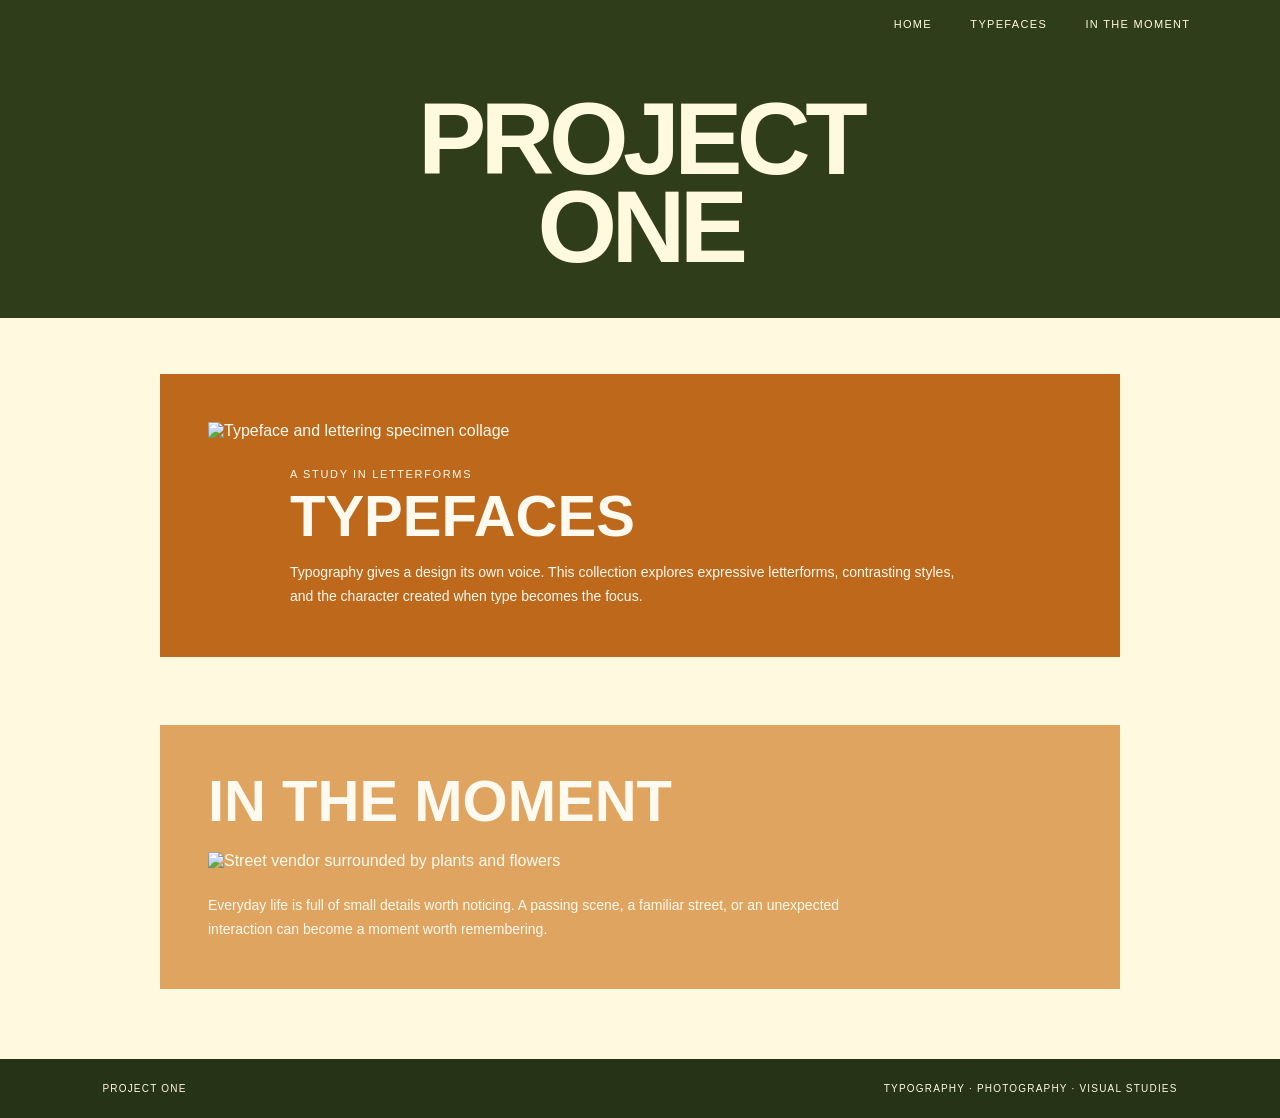
==== index.html @ 3e0eb051 "nb v" ====
<!DOCTYPE html>
<html lang="en">
<head>
  <meta charset="UTF-8">
  <meta name="viewport" content="width=device-width, initial-scale=1.0">
  <title>Project One — Visual Portfolio</title>
  <link rel="stylesheet" href="styles.css">
</head>
<body>
  <header class="site-header">
    <nav class="navigation" aria-label="Main navigation">
      <a href="#home">Home</a>
      <a href="#typefaces">Typefaces</a>
      <a href="#moment">In the Moment</a>
    </nav>
  </header>

  <main>
    <section class="hero" id="home">
      <h1>Project<br>One</h1>
    </section>

    <section class="content-section typefaces" id="typefaces">
      <div class="feature-card type-card">
        <img src="images/0c33b185b46b8b96ed05cfa00ac0e23a945658a0.jpg"
             alt="Typeface and lettering specimen collage">
        <div class="type-copy">
          <p class="eyebrow">A study in letterforms</p>
          <h2>Typefaces</h2>
          <p class="description">
            Typography gives a design its own voice. This collection explores
            expressive letterforms, contrasting styles, and the character
            created when type becomes the focus.
          </p>
        </div>
      </div>
    </section>

    <section class="content-section moment" id="moment">
      <div class="feature-card moment-card">
        <h2>In the Moment</h2>
        <img src="images/854dde9ce2b3172141c2f3b4efe216a549a85454.png"
             alt="Street vendor surrounded by plants and flowers">
        <p class="description">
          Everyday life is full of small details worth noticing. A passing
          scene, a familiar street, or an unexpected interaction can become
          a moment worth remembering.
        </p>
      </div>
    </section>
  </main>

  <footer class="site-footer">
    <span>Project One</span>
    <span>Typography · Photography · Visual Studies</span>
  </footer>
</body>
</html>
---- styles.css ----
/* Project One — recreated from the supplied Figma file */

:root {
  --olive: #303d1b;
  --olive-dark: #263316;
  --cream: #fff9df;
  --orange: #bd681b;
  --moment-orange: #dfa45f;
  --white: #fffaf0;
  --ink: #20251a;
}

* {
  box-sizing: border-box;
}

html {
  scroll-behavior: smooth;
}

body {
  margin: 0;
  background: var(--cream);
  color: var(--ink);
  font-family: Arial, Helvetica, sans-serif;
}

/* Top navigation */
.site-header {
  min-height: 48px;
  padding: 0 7%;
  display: flex;
  align-items: center;
  justify-content: flex-end;
  background: var(--olive);
}

.navigation {
  display: flex;
  align-items: center;
  gap: clamp(18px, 3vw, 48px);
}

.navigation a {
  color: var(--cream);
  text-decoration: none;
  text-transform: uppercase;
  font-size: 11px;
  letter-spacing: 0.12em;
}

.navigation a:hover {
  opacity: 0.7;
}

/* Large green title area */
.hero {
  min-height: 270px;
  padding: 42px 20px;
  display: flex;
  align-items: center;
  justify-content: center;
  text-align: center;
  background: var(--olive);
  color: var(--cream);
}

.hero h1 {
  margin: 0;
  font-size: clamp(54px, 8vw, 108px);
  line-height: 0.86;
  letter-spacing: -0.055em;
  font-weight: 800;
  text-transform: uppercase;
}

/* Shared section layout */
.content-section {
  padding: 56px 8%;
}

.feature-card {
  width: min(100%, 960px);
  margin: 0 auto;
  overflow: hidden;
}

/* Typefaces block */
.typefaces {
  background: var(--cream);
}

.type-card {
  background: var(--orange);
  color: var(--white);
  padding: clamp(20px, 4vw, 48px);
}

.type-card img {
  display: block;
  width: 100%;
  max-height: 440px;
  object-fit: contain;
  margin: 0 auto 28px;
}

.type-copy {
  max-width: 700px;
  margin: 0 auto;
}

.eyebrow {
  margin: 0 0 8px;
  text-transform: uppercase;
  letter-spacing: 0.15em;
  font-size: 11px;
}

h2 {
  margin: 0 0 18px;
  font-size: clamp(32px, 5vw, 58px);
  line-height: 0.95;
  text-transform: uppercase;
  font-weight: 800;
}

.description {
  max-width: 680px;
  margin: 0;
  font-size: 14px;
  line-height: 1.7;
}

/* In the Moment block */
.moment {
  background: var(--cream);
  padding-top: 12px;
  padding-bottom: 70px;
}

.moment-card {
  padding: clamp(20px, 4vw, 48px);
  background: var(--moment-orange);
  color: var(--white);
}

.moment-card h2 {
  margin-bottom: 24px;
}

.moment-card img {
  display: block;
  width: 100%;
  height: auto;
  max-height: 560px;
  object-fit: cover;
}

.moment-card .description {
  margin-top: 24px;
}

/* Footer */
.site-footer {
  display: flex;
  justify-content: space-between;
  gap: 20px;
  padding: 24px 8%;
  background: var(--olive-dark);
  color: var(--cream);
  font-size: 10px;
  letter-spacing: 0.12em;
  text-transform: uppercase;
}

/* Responsive layout */
@media (max-width: 600px) {
  .site-header {
    min-height: 44px;
    padding: 0 14px;
    justify-content: center;
  }

  .navigation {
    width: 100%;
    justify-content: space-between;
    gap: 10px;
  }

  .navigation a {
    font-size: 9px;
    letter-spacing: 0.07em;
  }

  .hero {
    min-height: 230px;
  }

  .content-section {
    padding: 34px 7%;
  }

  .moment {
    padding-top: 8px;
  }

  .site-footer {
    flex-direction: column;
    text-align: center;
    align-items: center;
  }
}
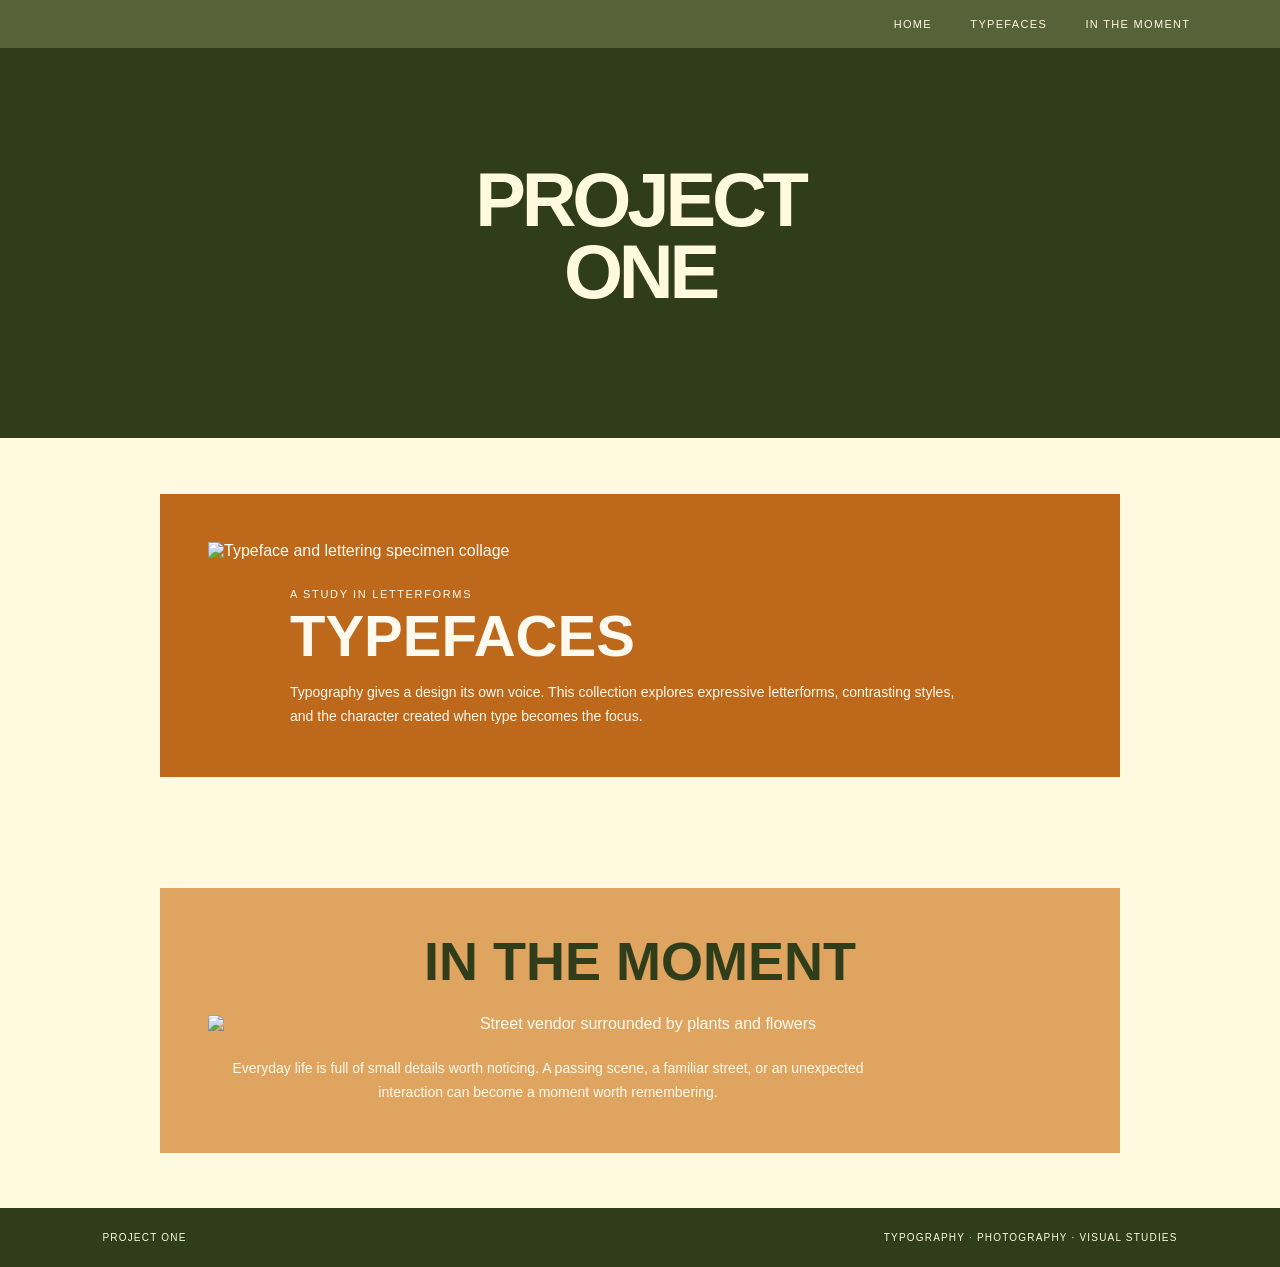
==== commit 3f8bd3f6: "efrfe" ====
--- a/index.html
+++ b/index.html
@@ -10,8 +10,8 @@
 <body>
   <header class="site-header">
     <nav class="navigation" aria-label="Main navigation">
-      <a href="#home">Home</a>
-      <a href="#typefaces">Typefaces</a>
+      <a href="index.html">Home</a>
+      <a href="typefaces.html">Typefaces</a>
       <a href="#moment">In the Moment</a>
     </nav>
   </header>
--- a/styles.css
+++ b/styles.css
@@ -211,3 +211,283 @@
     align-items: center;
   }
 }
+/* Typefaces — recreated from the supplied Figma design */
+
+:root {
+  --olive: #586238;
+  --deep-olive: #303d1b;
+  --cream: #fff9df;
+  --orange: #bd681b;
+  --light-orange: #dfa45f;
+  --pale-orange: #e9b36e;
+  --white: #fffaf0;
+  --ink: #29291f;
+}
+
+* {
+  box-sizing: border-box;
+}
+
+html {
+  scroll-behavior: smooth;
+}
+
+body {
+  margin: 0;
+  background: var(--cream);
+  color: var(--ink);
+  font-family: Arial, Helvetica, sans-serif;
+}
+
+.site-header {
+  min-height: 48px;
+  padding: 0 7%;
+  display: flex;
+  align-items: center;
+  justify-content: flex-end;
+  background: var(--olive);
+}
+
+.navigation {
+  display: flex;
+  align-items: center;
+  gap: clamp(18px, 3vw, 48px);
+}
+
+.navigation a {
+  color: var(--cream);
+  text-decoration: none;
+  text-transform: uppercase;
+  font-size: 11px;
+  letter-spacing: .12em;
+}
+
+.navigation a:hover {
+  opacity: .7;
+}
+
+.hero {
+  min-height: 390px;
+  padding: 34px 7% 48px;
+  display: flex;
+  flex-direction: column;
+  align-items: center;
+  justify-content: center;
+  gap: 24px;
+  background: var(--deep-olive);
+  color: var(--cream);
+}
+
+.hero h1 {
+  margin: 0;
+  font-size: clamp(42px, 6vw, 76px);
+  line-height: .95;
+  font-weight: 800;
+  text-align: center;
+  text-transform: uppercase;
+}
+
+.hero img {
+  display: block;
+  width: min(100%, 760px);
+  max-height: 170px;
+  object-fit: contain;
+  background: var(--white);
+}
+
+.intro {
+  width: min(100% - 48px, 960px);
+  margin: 44px auto 32px;
+  padding: 26px 34px;
+  background: var(--olive);
+  color: var(--cream);
+  text-align: center;
+}
+
+.intro p {
+  max-width: 760px;
+  margin: 0 auto;
+  font-size: 14px;
+  line-height: 1.65;
+}
+
+.typeface-list {
+  width: min(100% - 48px, 960px);
+  margin: 0 auto;
+  padding-bottom: 54px;
+}
+
+.typeface-card {
+  display: grid;
+  grid-template-columns: 150px minmax(180px, 1fr);
+  gap: 22px;
+  align-items: center;
+  padding: 28px;
+  background: var(--orange);
+  color: var(--white);
+}
+
+.sample {
+  min-height: 110px;
+  display: grid;
+  place-items: center;
+  background: #d9954c;
+  color: var(--white);
+}
+
+.sample span {
+  font-family: Georgia, "Times New Roman", serif;
+  font-size: 54px;
+}
+
+.sample.mogra span {
+  font-family: cursive;
+  font-weight: bold;
+  font-style: italic;
+}
+
+.typeface-info h2 {
+  margin: 0 0 10px;
+  font-family: Georgia, "Times New Roman", serif;
+  font-size: clamp(22px, 3vw, 34px);
+}
+
+.typeface-info p {
+  max-width: 500px;
+  margin: 0;
+  font-size: 13px;
+  line-height: 1.6;
+}
+
+.examples {
+  grid-column: 1 / -1;
+  display: grid;
+  grid-template-columns: repeat(3, 1fr);
+  gap: 18px;
+}
+
+.examples img {
+  display: block;
+  width: 100%;
+  height: 110px;
+  object-fit: cover;
+  background: #111;
+}
+
+.range {
+  height: 42px;
+  margin: 10px 0;
+  display: flex;
+  align-items: center;
+  justify-content: center;
+  background: var(--light-orange);
+}
+
+.range::before {
+  content: "";
+  width: 82%;
+  height: 2px;
+  background: var(--white);
+}
+
+.range span {
+  position: absolute;
+  width: 10px;
+  height: 10px;
+  border-radius: 50%;
+  background: var(--white);
+  box-shadow: 0 0 0 0 var(--white);
+}
+
+.moment {
+  padding: 55px 8%;
+  background: var(--cream);
+  text-align: center;
+}
+
+.moment h2 {
+  margin: 0 0 28px;
+  color: var(--deep-olive);
+  font-size: clamp(32px, 5vw, 54px);
+  text-transform: uppercase;
+}
+
+.moment-gallery {
+  width: min(100%, 960px);
+  margin: 0 auto;
+  display: grid;
+  grid-template-columns: repeat(3, 1fr);
+  gap: 18px;
+}
+
+.moment-gallery img {
+  width: 100%;
+  height: 220px;
+  object-fit: cover;
+}
+
+.site-footer {
+  display: flex;
+  justify-content: space-between;
+  gap: 20px;
+  padding: 24px 8%;
+  background: var(--deep-olive);
+  color: var(--cream);
+  font-size: 10px;
+  letter-spacing: .12em;
+  text-transform: uppercase;
+}
+
+@media (max-width: 650px) {
+  .site-header {
+    justify-content: center;
+    padding: 0 14px;
+  }
+
+  .navigation {
+    width: 100%;
+    justify-content: space-between;
+    gap: 10px;
+  }
+
+  .navigation a {
+    font-size: 9px;
+  }
+
+  .hero {
+    min-height: 300px;
+  }
+
+  .intro,
+  .typeface-list {
+    width: calc(100% - 28px);
+  }
+
+  .typeface-card {
+    grid-template-columns: 1fr;
+    padding: 20px;
+  }
+
+  .examples {
+    grid-template-columns: 1fr;
+  }
+
+  .examples img {
+    height: 150px;
+  }
+
+  .moment-gallery {
+    grid-template-columns: 1fr;
+  }
+
+  .moment-gallery img {
+    height: auto;
+    max-height: 280px;
+  }
+
+  .site-footer {
+    flex-direction: column;
+    align-items: center;
+    text-align: center;
+  }
+}
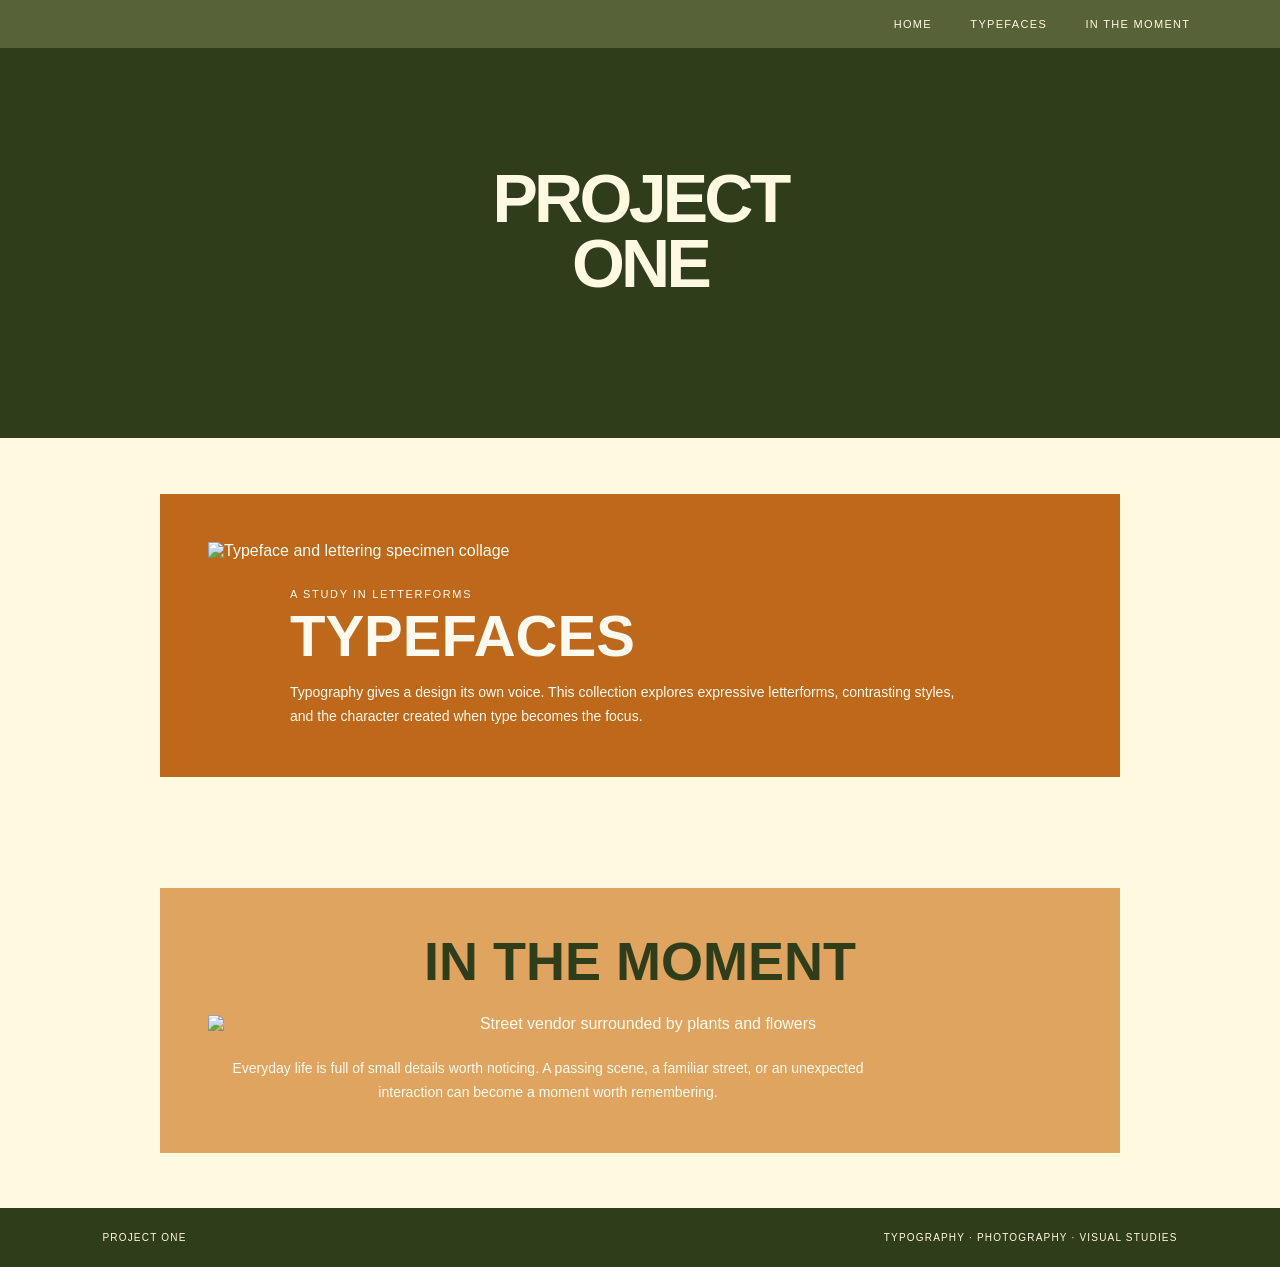
==== commit 8753510c: "yiyg" ====
--- a/index.html
+++ b/index.html
@@ -12,7 +12,7 @@
     <nav class="navigation" aria-label="Main navigation">
       <a href="index.html">Home</a>
       <a href="typefaces.html">Typefaces</a>
-      <a href="#moment">In the Moment</a>
+      <a href="itm.html">In the Moment</a>
     </nav>
   </header>
 
--- a/styles.css
+++ b/styles.css
@@ -490,4 +490,245 @@
     align-items: center;
     text-align: center;
   }
+}
+/* In the Moment — recreated from the supplied Figma design */
+
+:root {
+  --olive: #586238;
+  --deep-olive: #303d1b;
+  --cream: #fff9df;
+  --orange: #bd681b;
+  --light-orange: #dfa45f;
+  --white: #fffaf0;
+  --ink: #29291f;
+}
+
+* {
+  box-sizing: border-box;
+}
+
+html {
+  scroll-behavior: smooth;
+}
+
+body {
+  margin: 0;
+  background: var(--cream);
+  color: var(--ink);
+  font-family: Arial, Helvetica, sans-serif;
+}
+
+.site-header {
+  min-height: 48px;
+  padding: 0 7%;
+  display: flex;
+  align-items: center;
+  justify-content: flex-end;
+  background: var(--olive);
+}
+
+.navigation {
+  display: flex;
+  align-items: center;
+  gap: clamp(18px, 3vw, 48px);
+}
+
+.navigation a {
+  color: var(--cream);
+  text-decoration: none;
+  text-transform: uppercase;
+  font-size: 11px;
+  letter-spacing: .12em;
+}
+
+.navigation a:hover {
+  opacity: .7;
+}
+
+.hero {
+  padding: 22px 7% 28px;
+  background: var(--deep-olive);
+  color: var(--cream);
+  text-align: center;
+}
+
+.hero h1 {
+  margin: 0 0 18px;
+  font-size: clamp(38px, 6vw, 68px);
+  line-height: .95;
+  font-weight: 800;
+  text-transform: uppercase;
+}
+
+.hero img {
+  display: block;
+  width: min(100%, 900px);
+  height: 230px;
+  margin: 0 auto;
+  object-fit: cover;
+}
+
+.intro {
+  width: min(100% - 48px, 900px);
+  margin: 28px auto;
+  padding: 26px 34px;
+  background: var(--orange);
+  color: var(--white);
+}
+
+.intro p {
+  margin: 0;
+  font-family: Georgia, "Times New Roman", serif;
+  font-size: 14px;
+  line-height: 1.55;
+}
+
+.timeline {
+  position: relative;
+  width: min(100% - 48px, 900px);
+  min-height: 100px;
+  margin: 28px auto 36px;
+  padding: 18px 8%;
+  display: flex;
+  justify-content: space-between;
+  align-items: flex-start;
+  background: var(--light-orange);
+  color: var(--white);
+}
+
+.timeline-line {
+  position: absolute;
+  top: 29px;
+  left: 12%;
+  right: 12%;
+  height: 2px;
+  background: var(--white);
+}
+
+.timeline-item {
+  position: relative;
+  z-index: 1;
+  width: 28%;
+  text-align: center;
+}
+
+.dot {
+  display: block;
+  width: 10px;
+  height: 10px;
+  margin: 6px auto 12px;
+  border-radius: 50%;
+  background: var(--white);
+}
+
+.timeline-item p {
+  margin: 0;
+  font-size: 11px;
+  line-height: 1.4;
+}
+
+.comparison {
+  width: min(100% - 48px, 900px);
+  margin: 0 auto 48px;
+  display: grid;
+  grid-template-columns: 1fr 1fr;
+  gap: 34px;
+}
+
+.comparison-column h2 {
+  margin: 0 0 14px;
+  color: var(--deep-olive);
+  font-size: 28px;
+  text-align: center;
+}
+
+.comparison-card {
+  padding: 16px;
+  background: var(--olive);
+  color: var(--cream);
+}
+
+.comparison-card img {
+  display: block;
+  width: 100%;
+  height: 150px;
+  object-fit: cover;
+}
+
+.comparison-card p {
+  min-height: 38px;
+  margin: 10px 0 18px;
+  font-size: 12px;
+  line-height: 1.4;
+  text-align: center;
+}
+
+.comparison-card p:last-child {
+  margin-bottom: 2px;
+}
+
+.site-footer {
+  display: flex;
+  justify-content: space-between;
+  gap: 20px;
+  padding: 24px 8%;
+  background: var(--deep-olive);
+  color: var(--cream);
+  font-size: 10px;
+  letter-spacing: .12em;
+  text-transform: uppercase;
+}
+
+@media (max-width: 600px) {
+  .site-header {
+    justify-content: center;
+    padding: 0 14px;
+  }
+
+  .navigation {
+    width: 100%;
+    justify-content: space-between;
+    gap: 10px;
+  }
+
+  .navigation a {
+    font-size: 9px;
+    letter-spacing: .07em;
+  }
+
+  .hero img {
+    height: 170px;
+  }
+
+  .intro,
+  .timeline,
+  .comparison {
+    width: calc(100% - 28px);
+  }
+
+  .intro {
+    padding: 22px;
+  }
+
+  .comparison {
+    gap: 12px;
+  }
+
+  .comparison-card {
+    padding: 9px;
+  }
+
+  .comparison-card img {
+    height: 110px;
+  }
+
+  .comparison-card p {
+    font-size: 10px;
+  }
+
+  .site-footer {
+    flex-direction: column;
+    align-items: center;
+    text-align: center;
+  }
 }
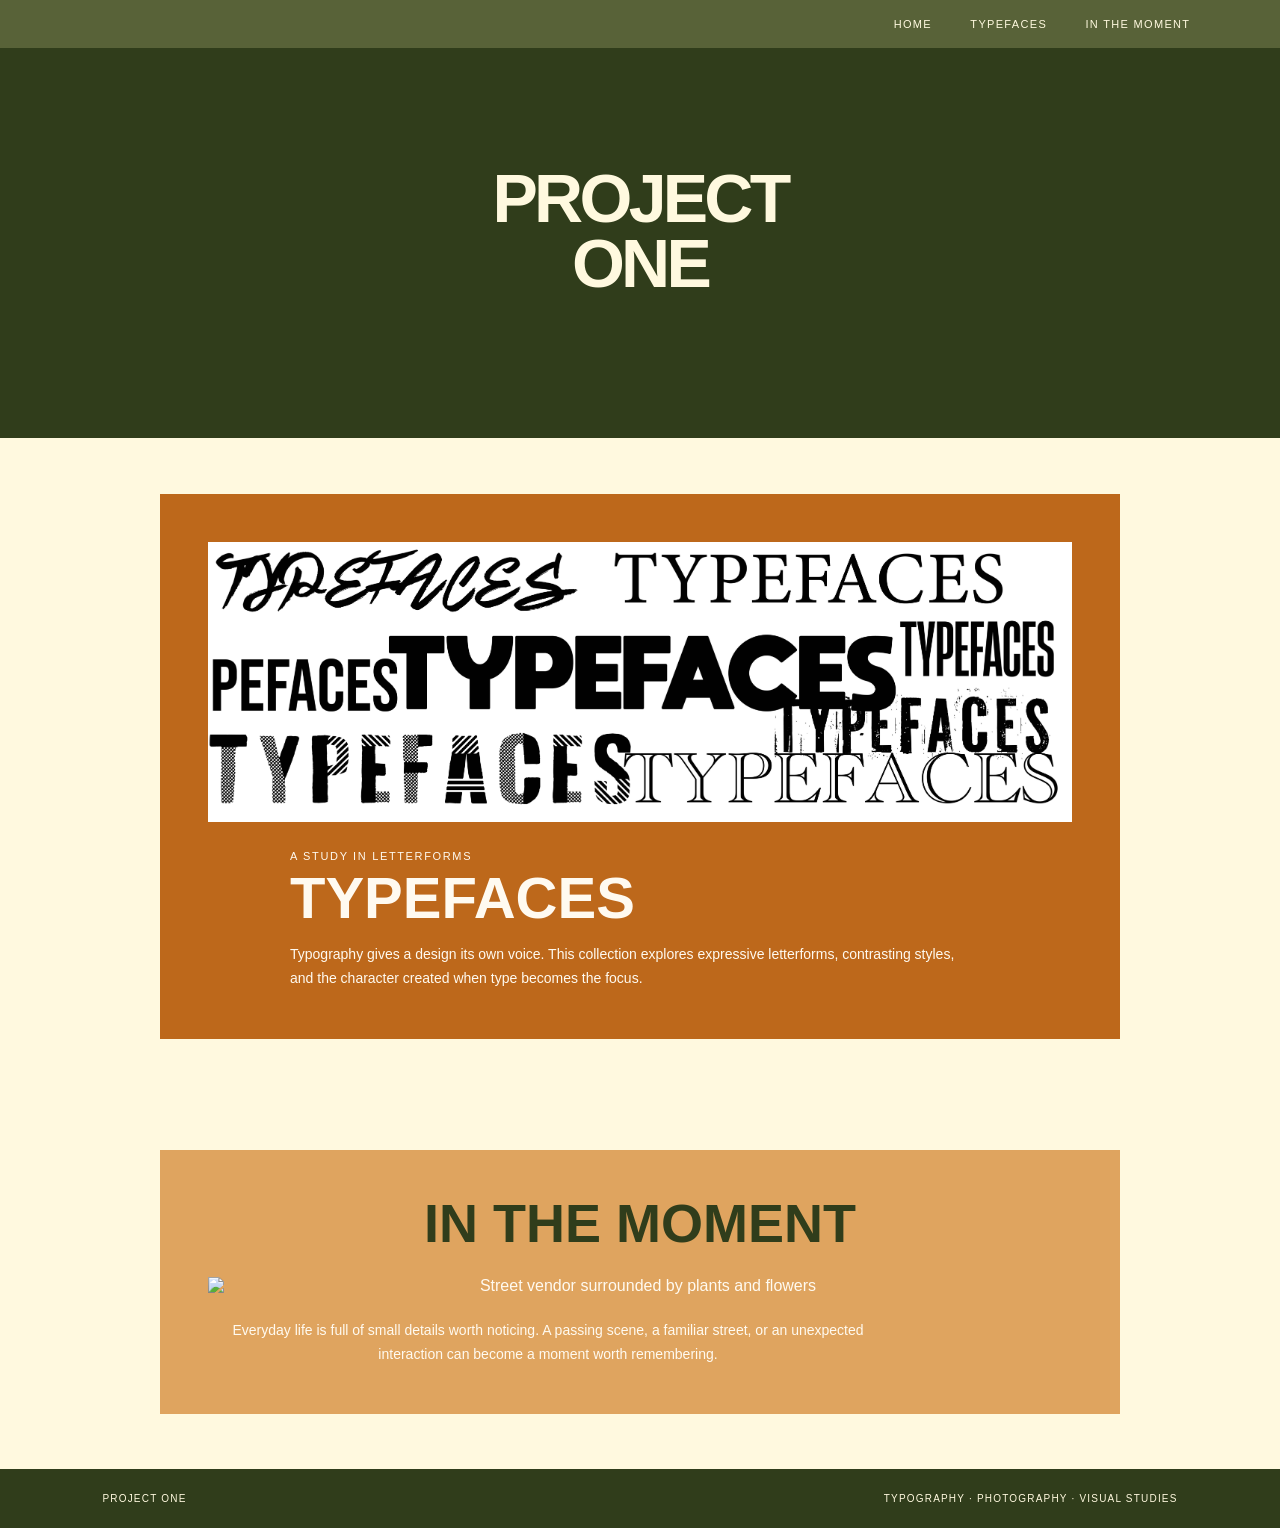
==== commit 8fe03e7c: "2frf" ====
--- a/index.html
+++ b/index.html
@@ -23,7 +23,7 @@
 
     <section class="content-section typefaces" id="typefaces">
       <div class="feature-card type-card">
-        <img src="images/0c33b185b46b8b96ed05cfa00ac0e23a945658a0.jpg"
+        <img src="images/typefaces-collage.jpg"
              alt="Typeface and lettering specimen collage">
         <div class="type-copy">
           <p class="eyebrow">A study in letterforms</p>
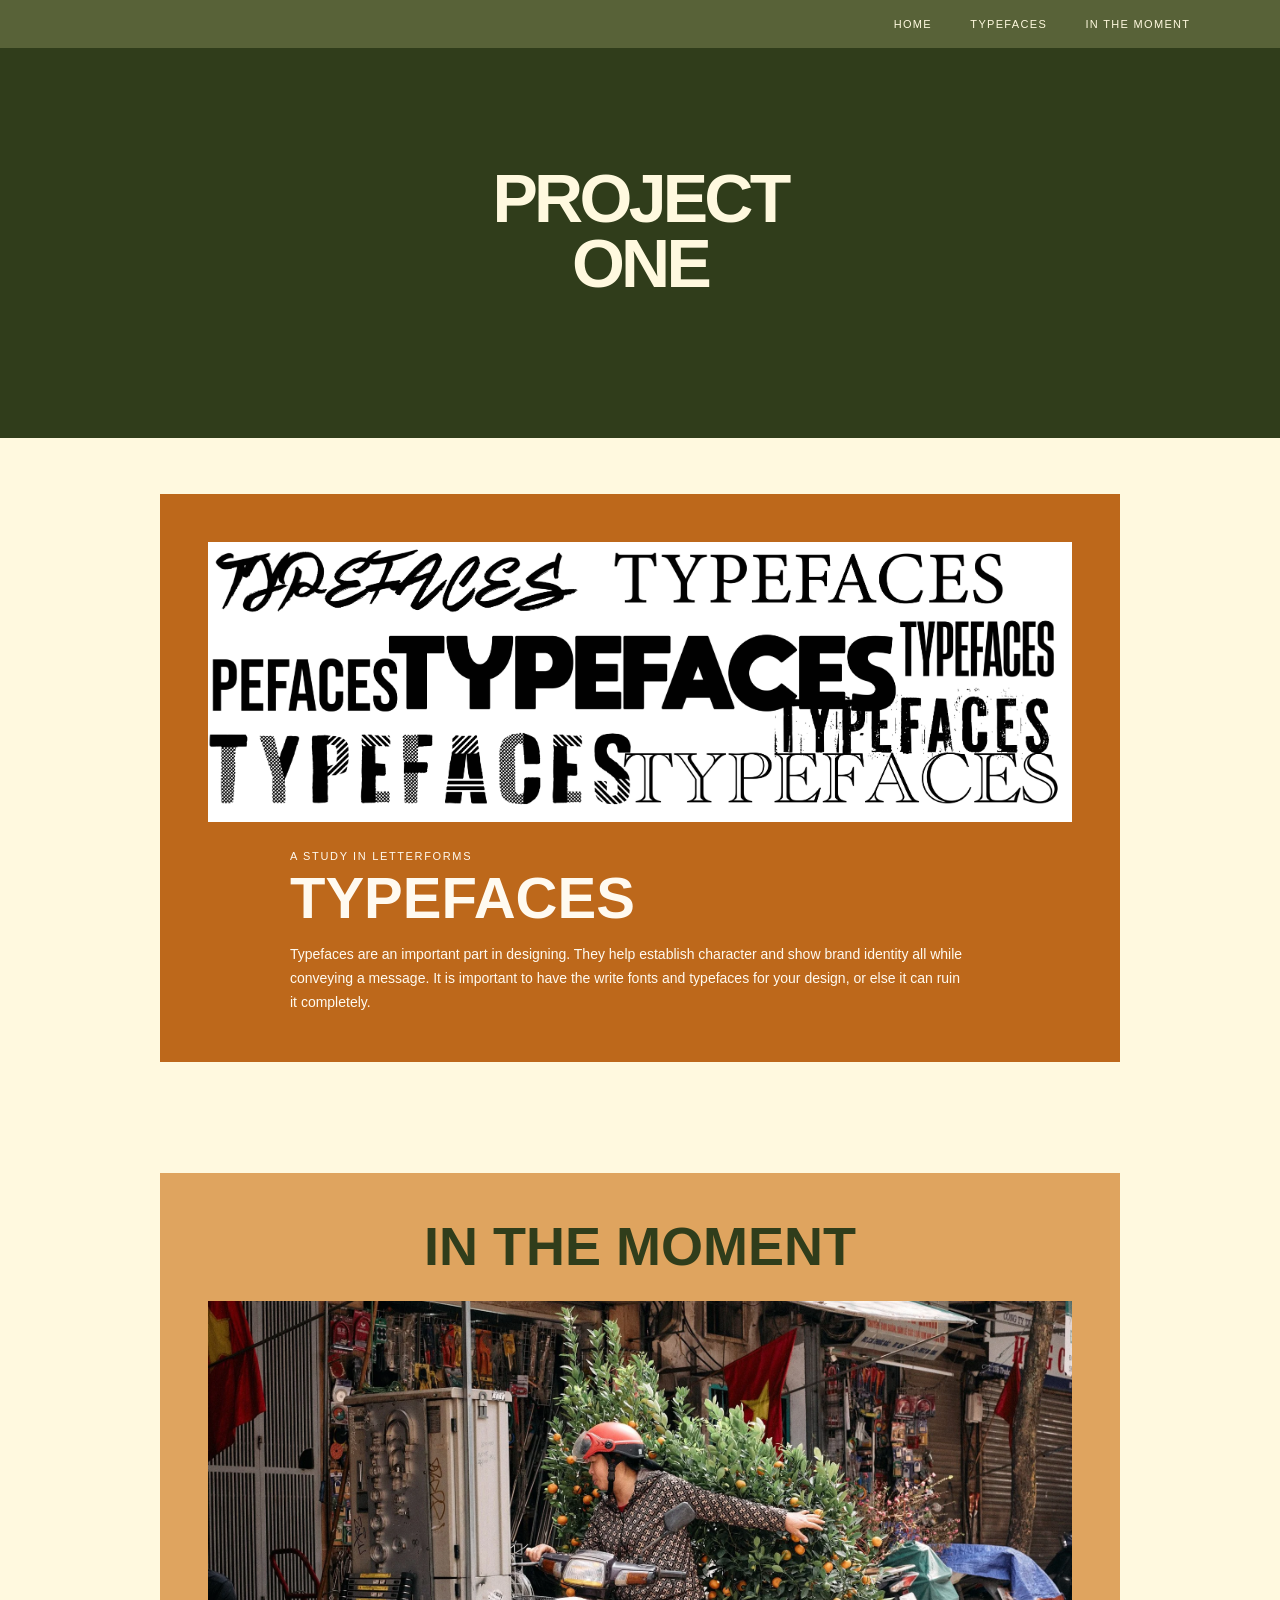
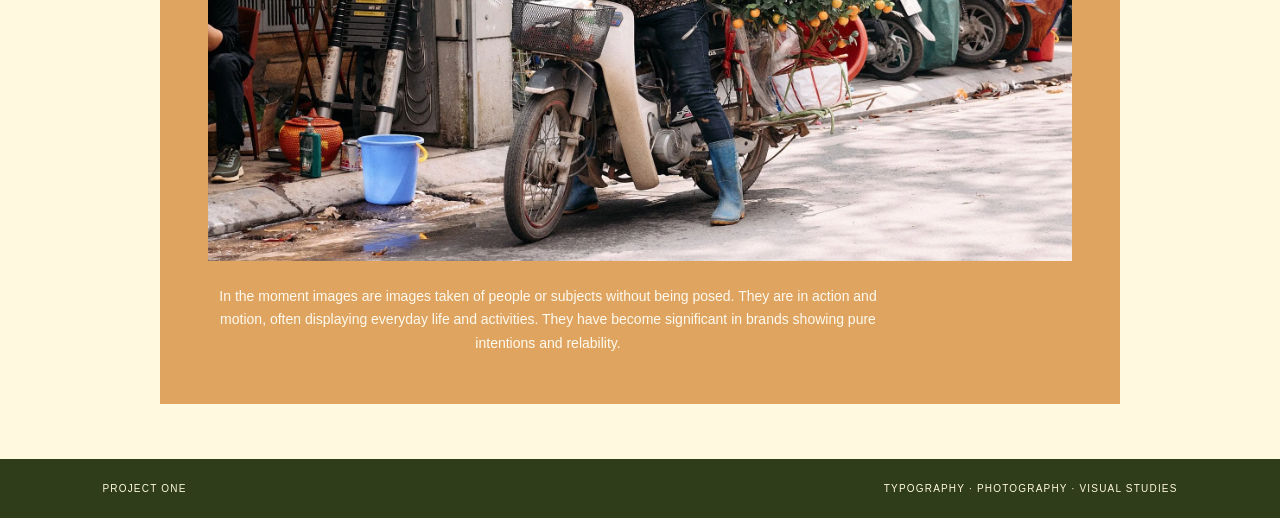
==== commit a7ab782d: "g3reg" ====
--- a/index.html
+++ b/index.html
@@ -29,9 +29,7 @@
           <p class="eyebrow">A study in letterforms</p>
           <h2>Typefaces</h2>
           <p class="description">
-            Typography gives a design its own voice. This collection explores
-            expressive letterforms, contrasting styles, and the character
-            created when type becomes the focus.
+            Typefaces are an important part in designing. They help establish character and show brand identity all while conveying a message. It is important to have the write fonts and typefaces for your design, or else it can ruin it completely.
           </p>
         </div>
       </div>
@@ -40,12 +38,10 @@
     <section class="content-section moment" id="moment">
       <div class="feature-card moment-card">
         <h2>In the Moment</h2>
-        <img src="images/854dde9ce2b3172141c2f3b4efe216a549a85454.png"
+        <img src="images/street-vendor.png"
              alt="Street vendor surrounded by plants and flowers">
         <p class="description">
-          Everyday life is full of small details worth noticing. A passing
-          scene, a familiar street, or an unexpected interaction can become
-          a moment worth remembering.
+          In the moment images are images taken of people or subjects without being posed. They are in action and motion, often displaying everyday life and activities. They have become significant in brands showing pure intentions and relability.
         </p>
       </div>
     </section>
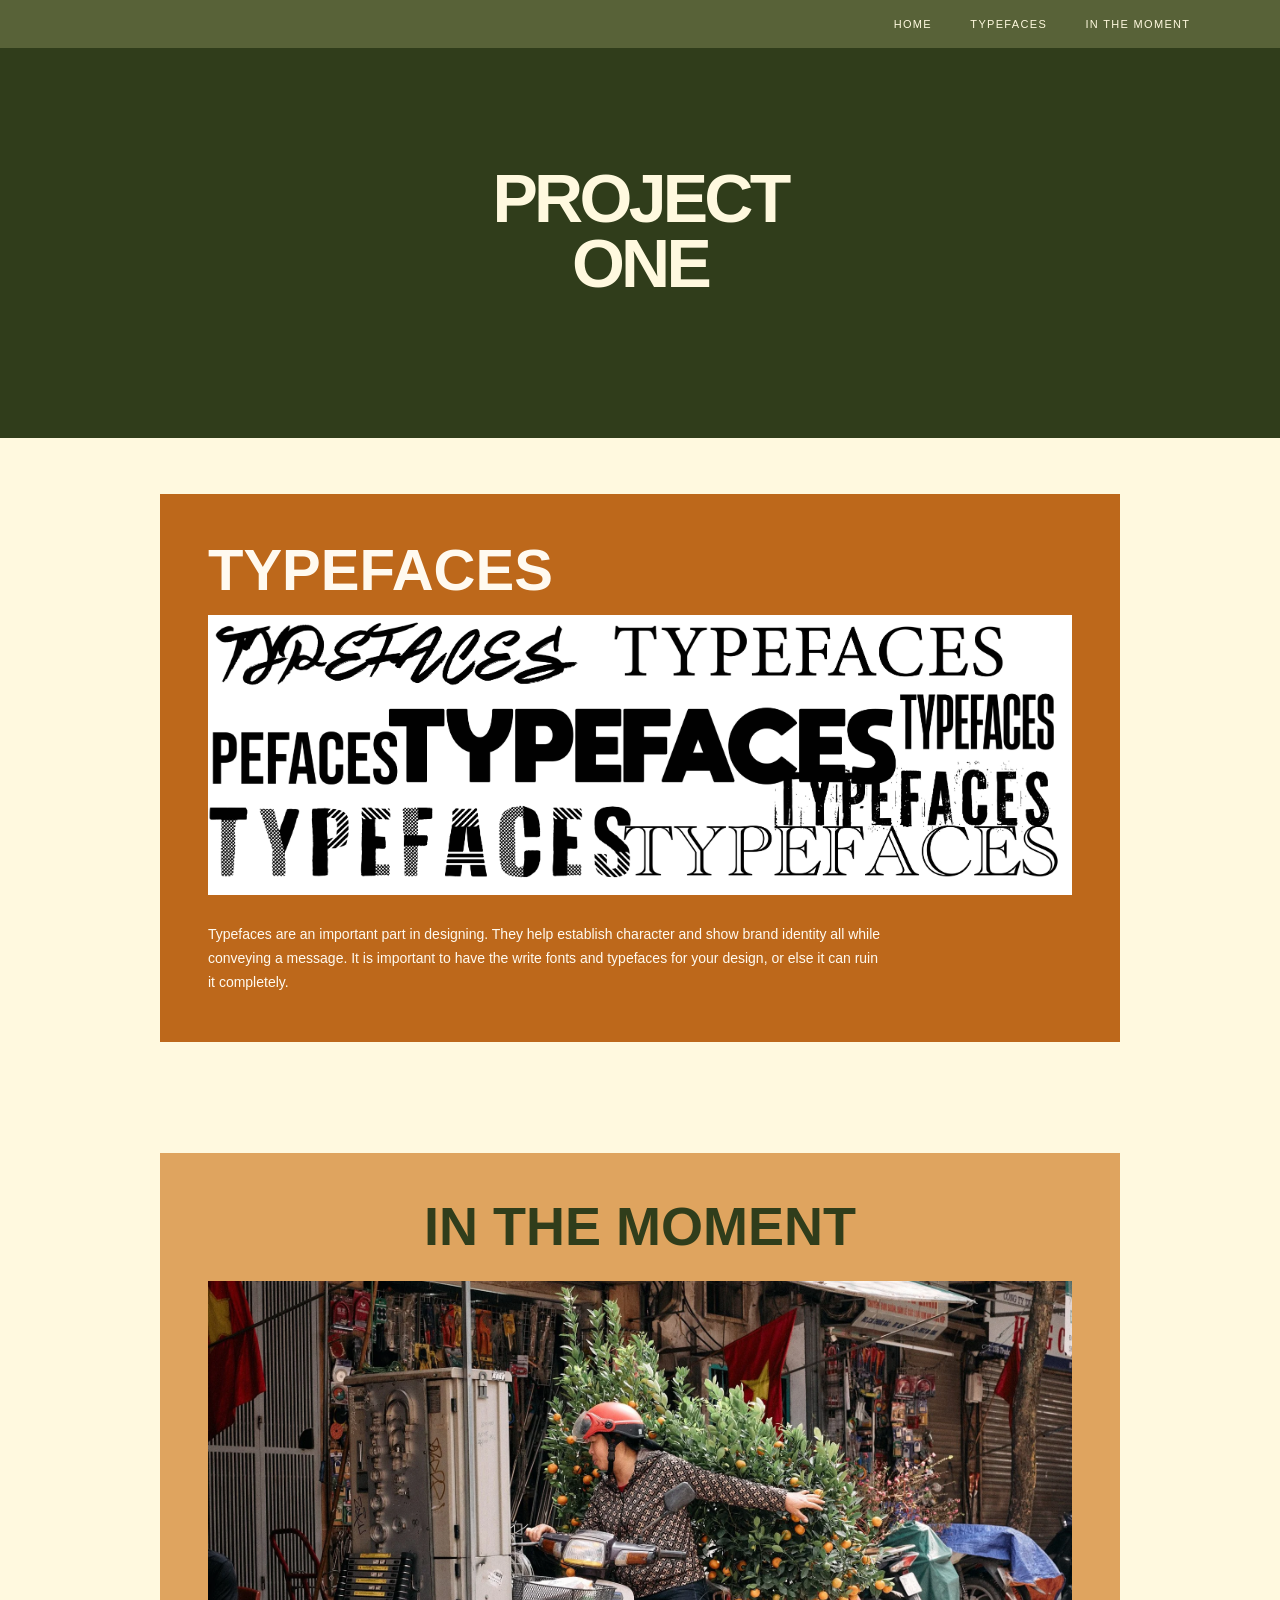
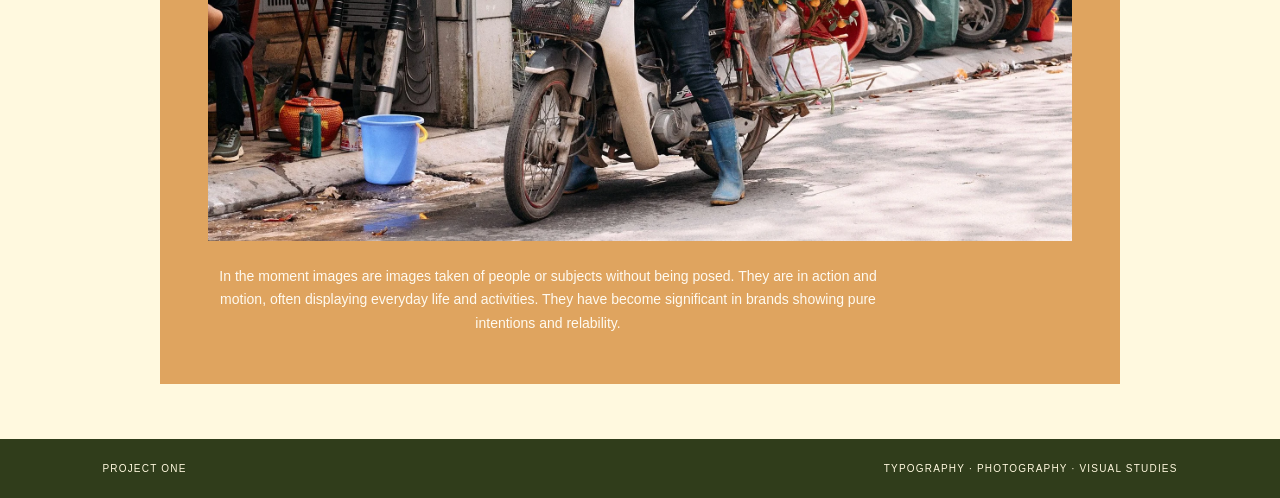
==== commit f1879af1: "qfav" ====
--- a/index.html
+++ b/index.html
@@ -22,12 +22,11 @@
     </section>
 
     <section class="content-section typefaces" id="typefaces">
-      <div class="feature-card type-card">
+      <div class="feature-card type-card"> 
+        <h2>Typefaces</h2>
         <img src="images/typefaces-collage.jpg"
              alt="Typeface and lettering specimen collage">
-        <div class="type-copy">
-          <p class="eyebrow">A study in letterforms</p>
-          <h2>Typefaces</h2>
+        <div class="type-copy"></div>
           <p class="description">
             Typefaces are an important part in designing. They help establish character and show brand identity all while conveying a message. It is important to have the write fonts and typefaces for your design, or else it can ruin it completely.
           </p>
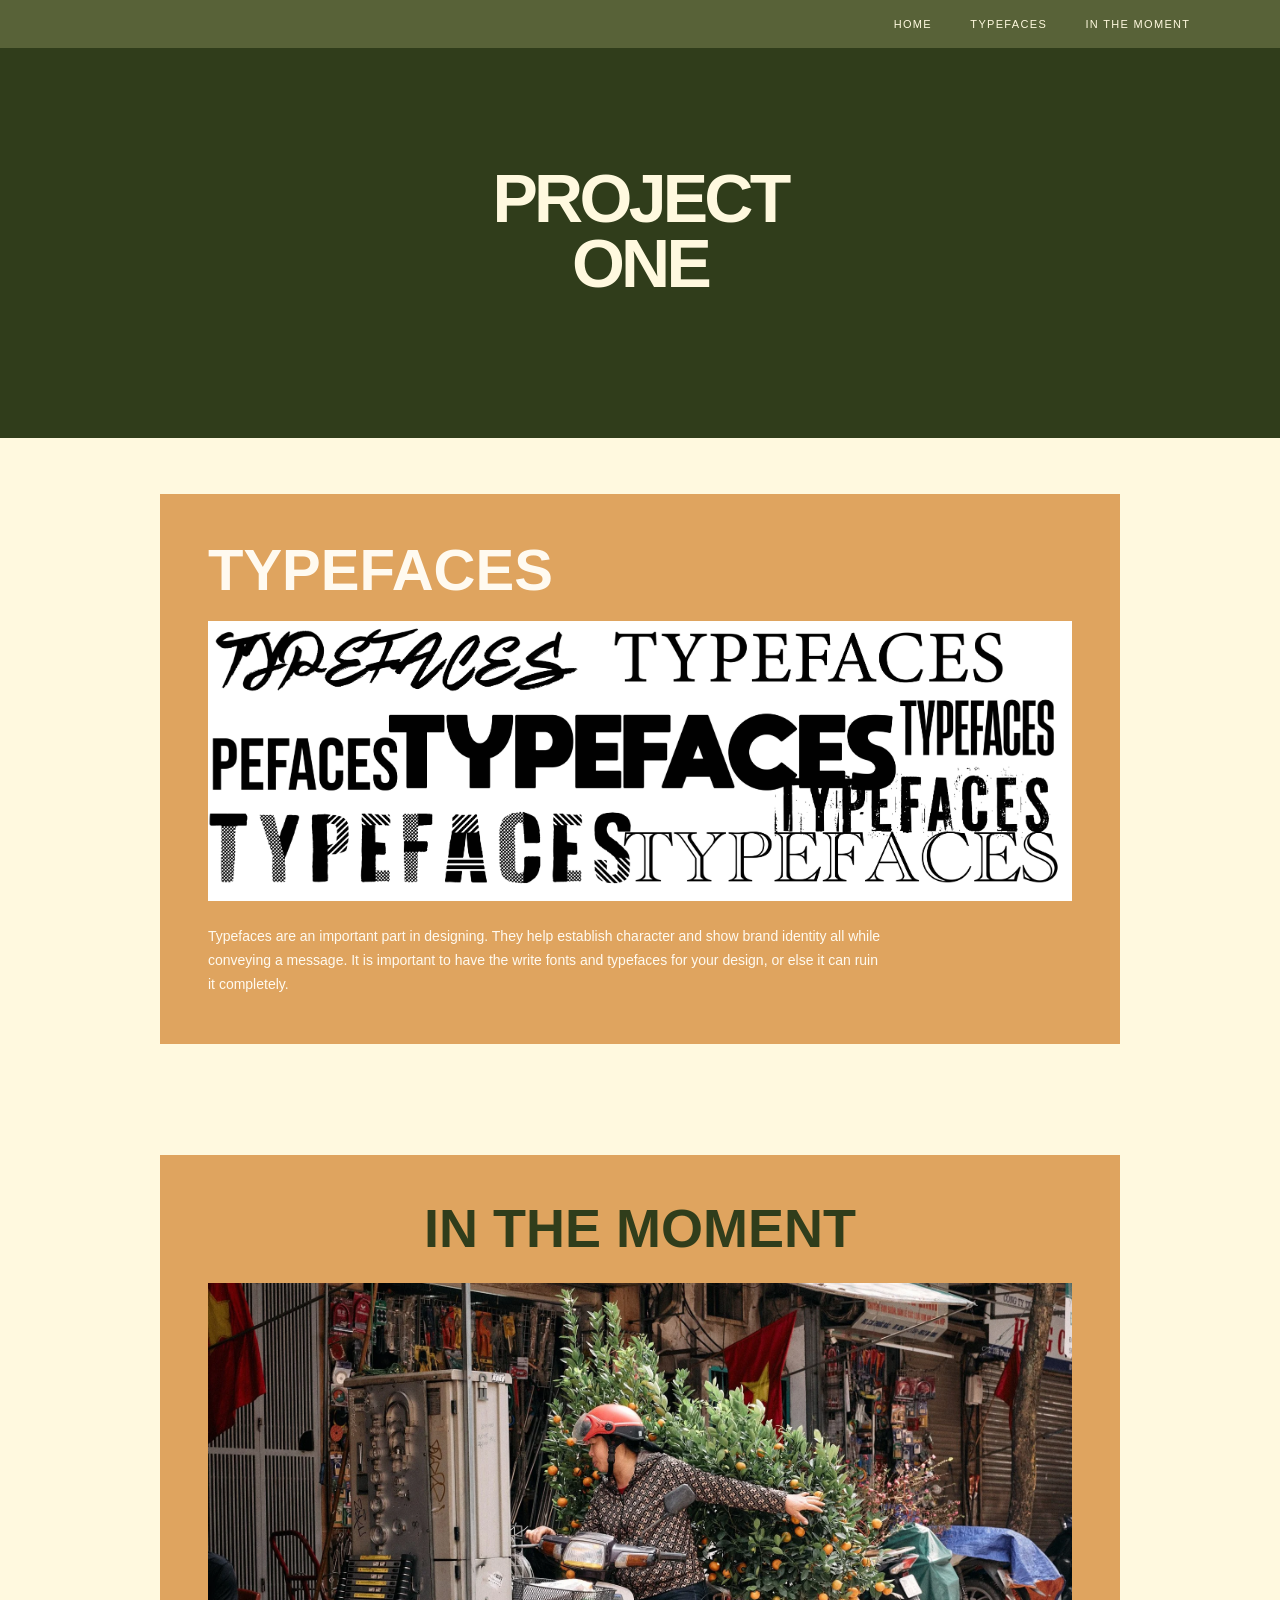
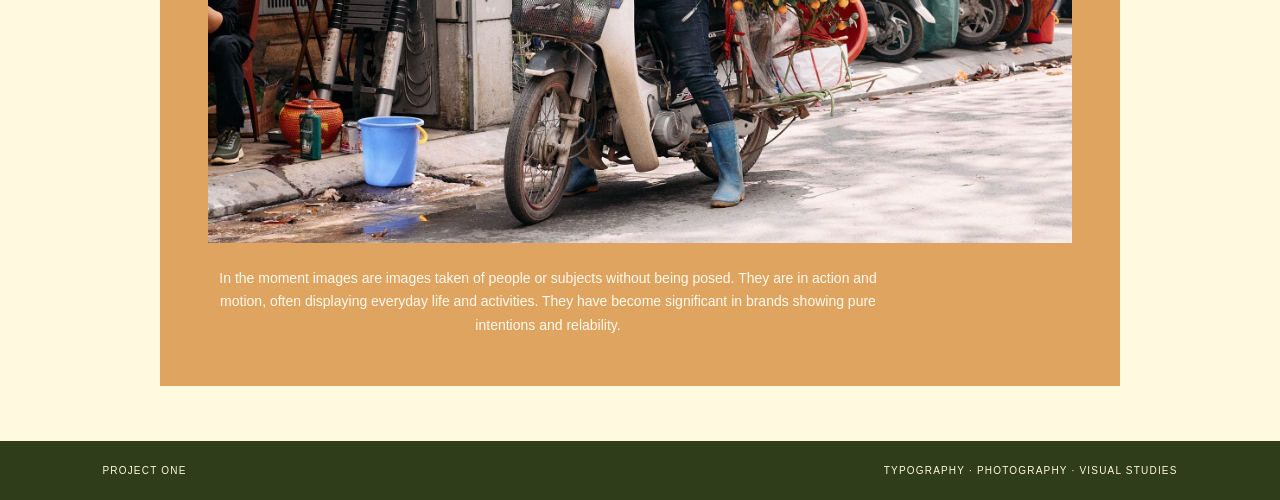
==== commit ef9c3502: "vwv" ====
--- a/index.html
+++ b/index.html
@@ -22,7 +22,7 @@
     </section>
 
     <section class="content-section typefaces" id="typefaces">
-      <div class="feature-card type-card"> 
+      <div class="feature-card moment-card"> 
         <h2>Typefaces</h2>
         <img src="images/typefaces-collage.jpg"
              alt="Typeface and lettering specimen collage">
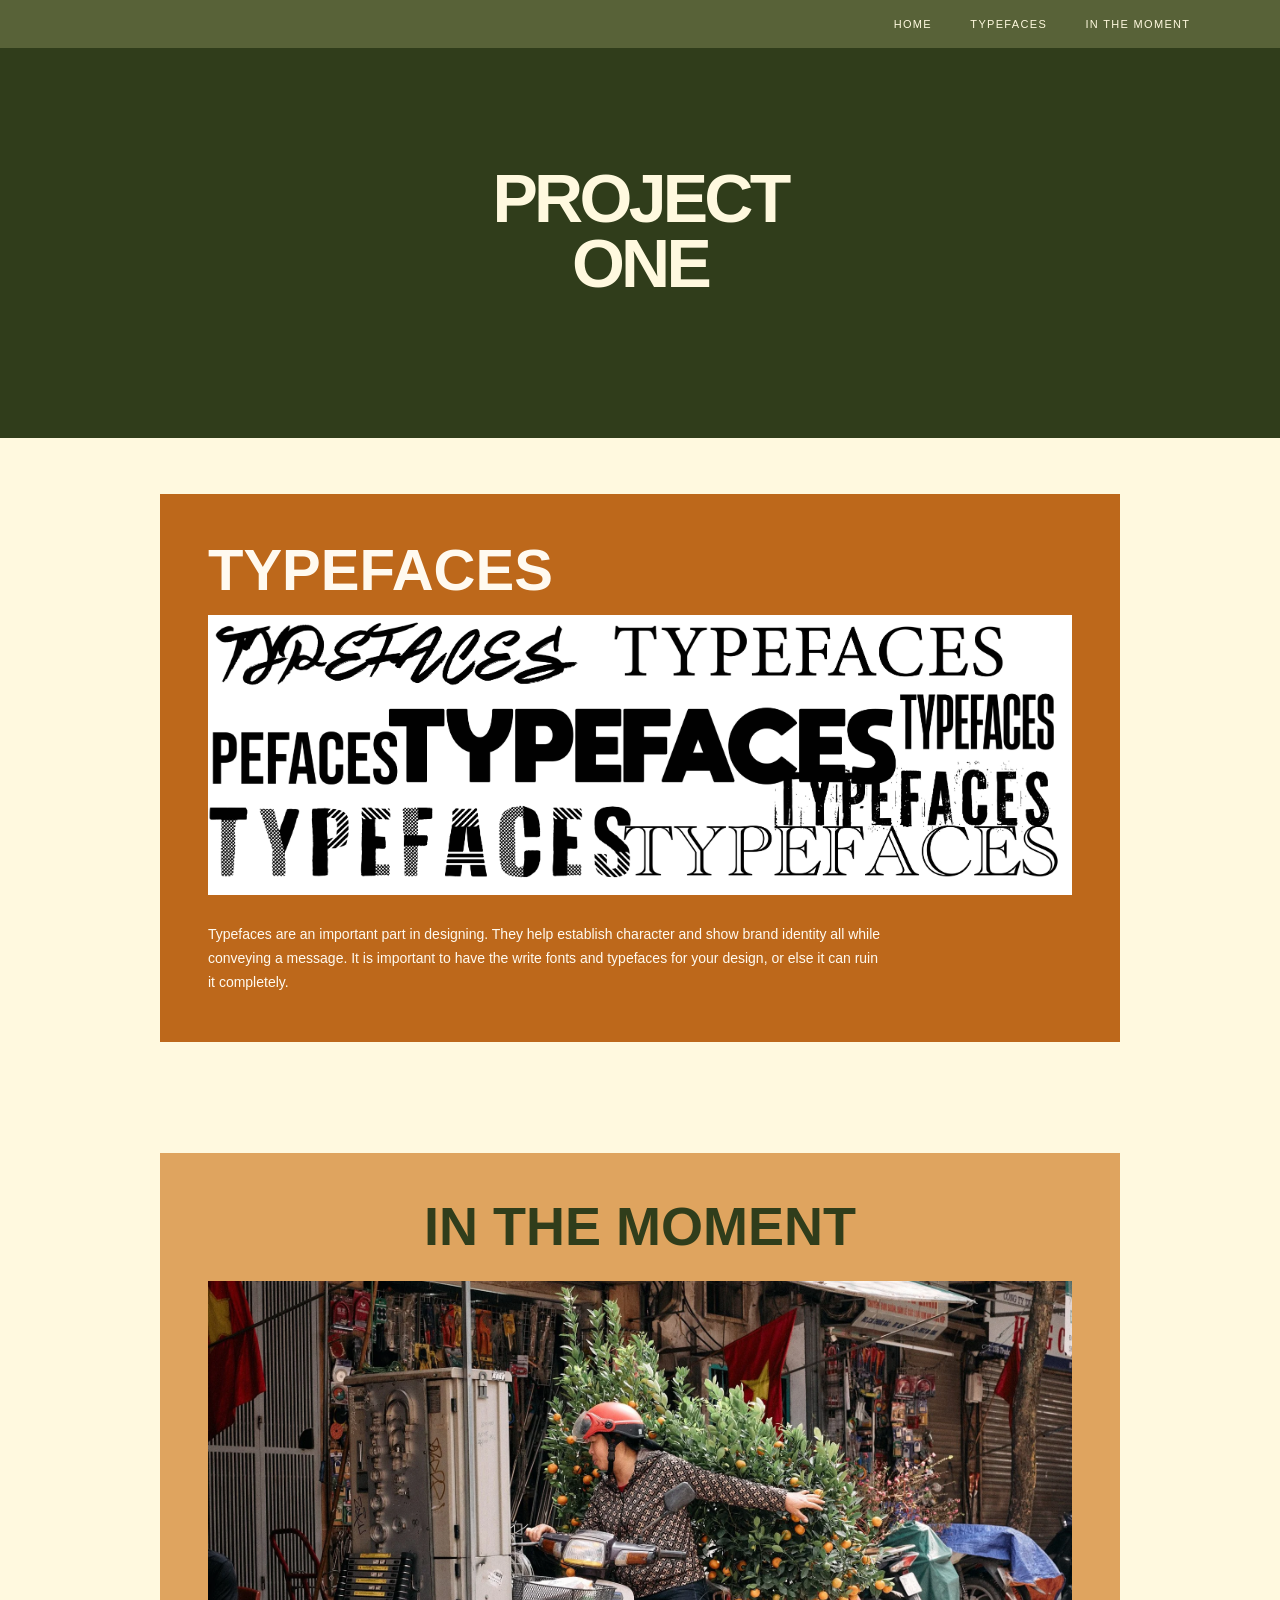
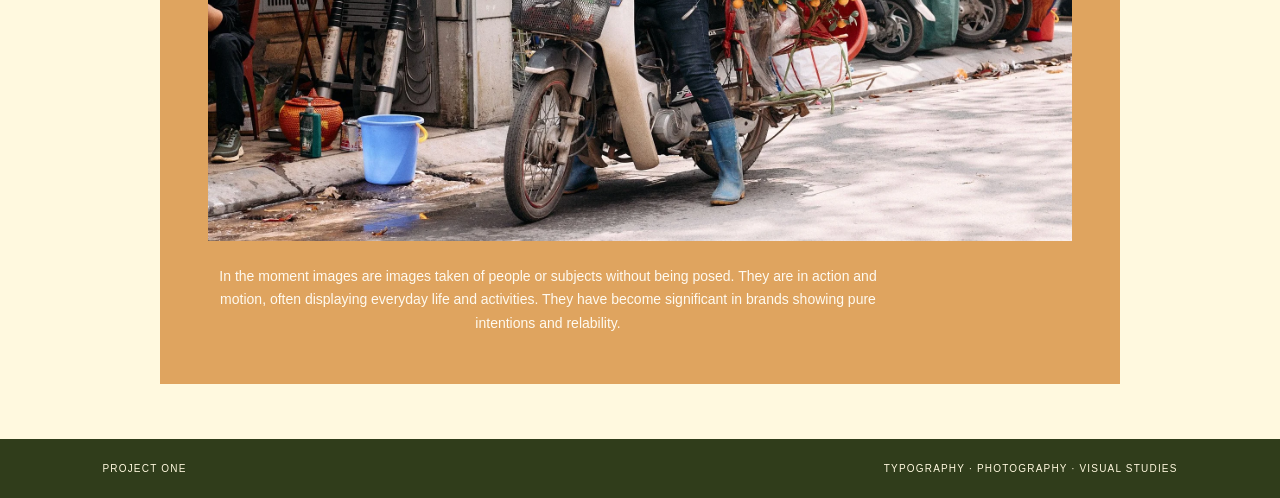
==== commit 6f79f79f: "dcdsc" ====
--- a/index.html
+++ b/index.html
@@ -22,7 +22,7 @@
     </section>
 
     <section class="content-section typefaces" id="typefaces">
-      <div class="feature-card moment-card"> 
+      <div class="feature-card type-card"> 
         <h2>Typefaces</h2>
         <img src="images/typefaces-collage.jpg"
              alt="Typeface and lettering specimen collage">
